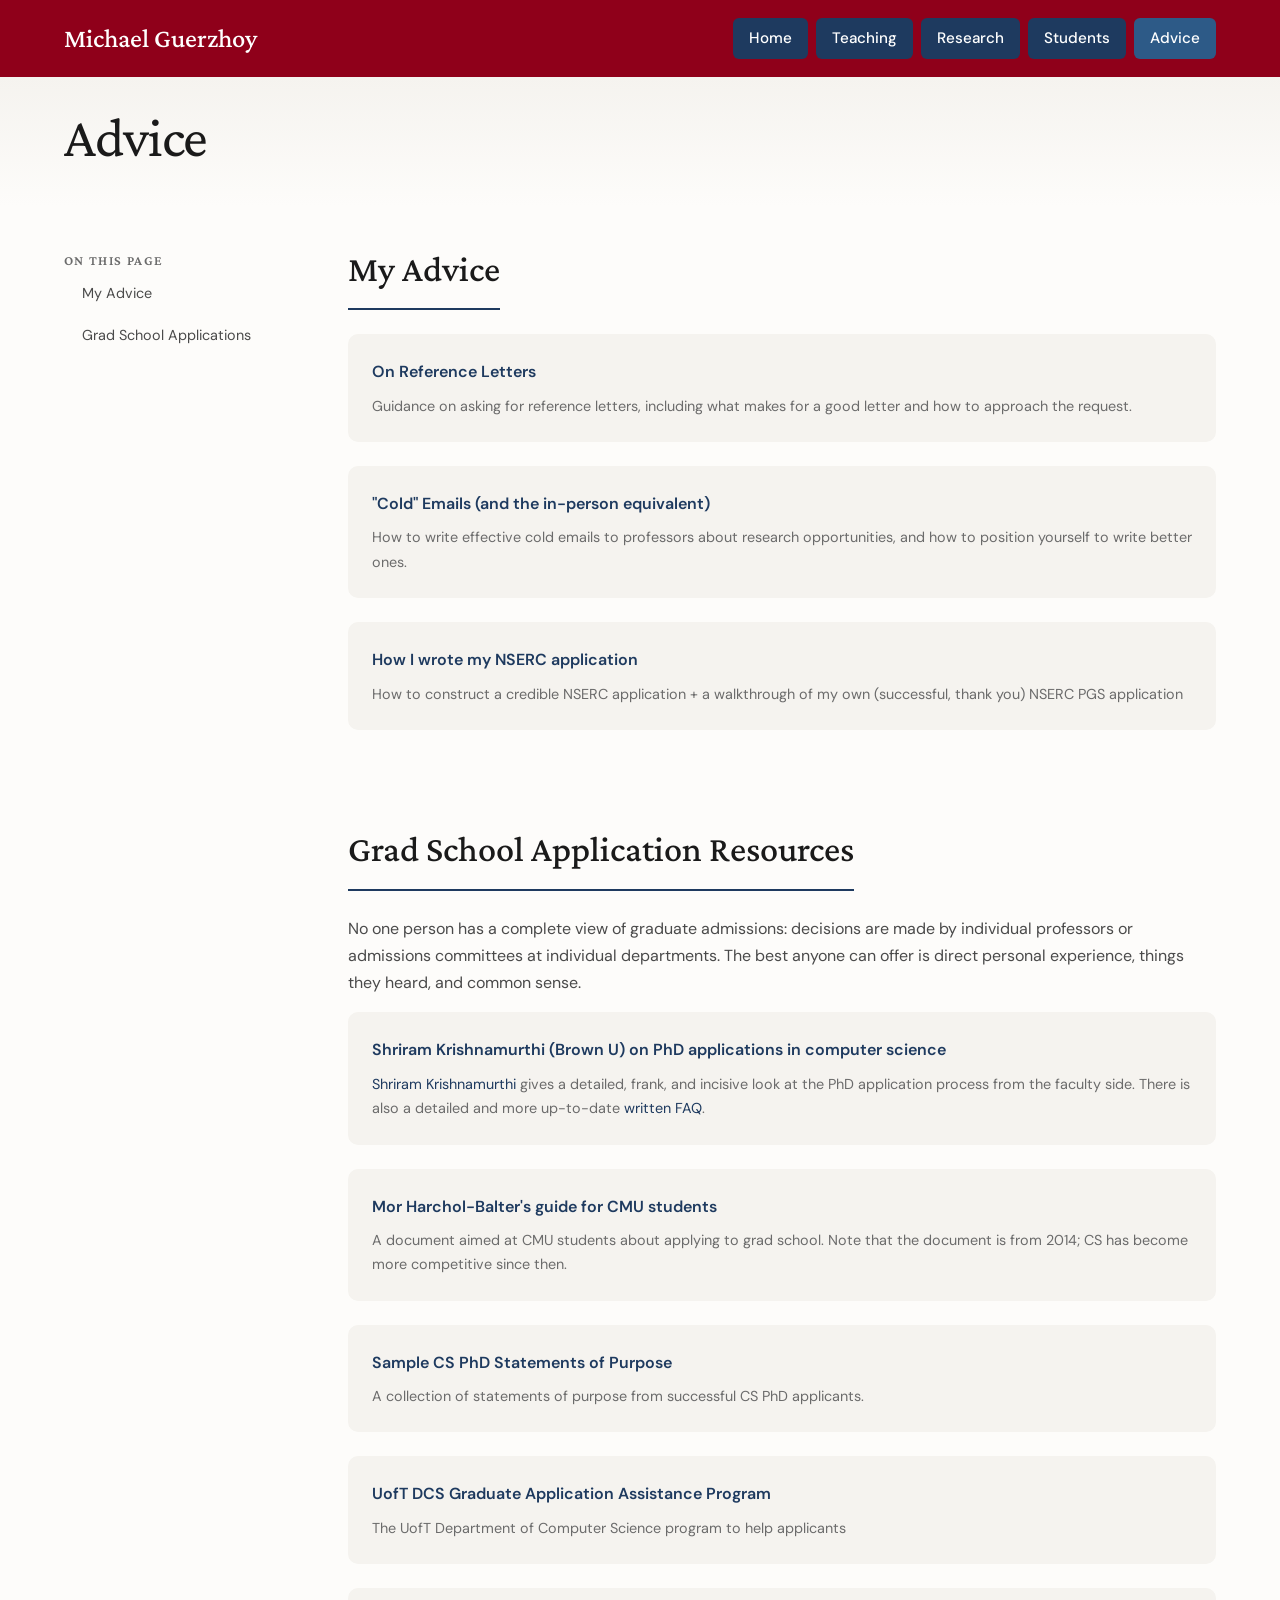
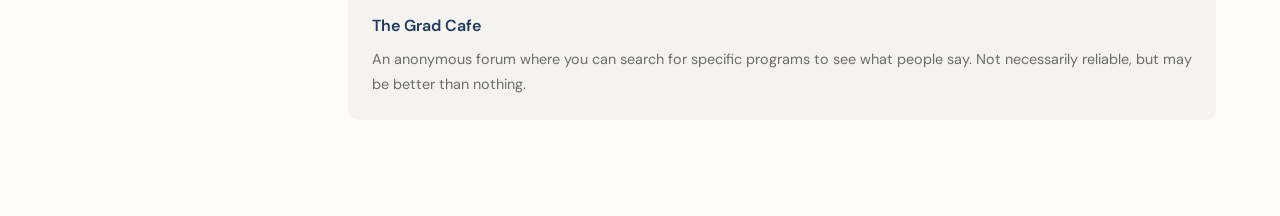
==== advice.html @ 8b640986 "Initial commit of website Co-Authored-By: Claude Opus 4.8 (1M context) <noreply@anthropic.com>" ====
<!DOCTYPE html>
<html lang="en">
<head>
    <meta charset="UTF-8">
    <meta name="viewport" content="width=device-width, initial-scale=1.0">
    <title>Advice :: Michael Guerzhoy</title>
    <link rel="stylesheet" href="style.css">
</head>
<body>
    <!-- Header -->
    <header class="header">
        <div class="container">
            <div class="header__inner">
                <a href="index.html" class="header__brand">Michael Guerzhoy</a>
                <nav class="nav">
                    <a href="index.html" class="nav__link">Home</a>
                    <a href="teaching.html" class="nav__link">Teaching</a>
                    <a href="research.html" class="nav__link">Research</a>
                    <a href="students.html" class="nav__link">Students</a>
                    <a href="advice.html" class="nav__link nav__link--active">Advice</a>
                </nav>
            </div>
        </div>
    </header>

    <!-- Page Header -->
    <section class="page-header">
        <div class="container">
            <h1>Advice</h1>
        </div>
    </section>

    <!-- Main Content -->
    <main class="main">
        <div class="container">
            <div class="content-grid">
                <!-- Sidebar Navigation -->
                <aside class="sidebar">
                    <span class="sidebar__title">On this page</span>
                    <nav class="sidebar__nav">
                        <a href="#MyAdvice" class="sidebar__link">My Advice</a>
                        <a href="#GradSchool" class="sidebar__link">Grad School Applications</a>
                    </nav>
                </aside>

                <!-- Content -->
                <div class="content">
                    <section id="MyAdvice" class="section">
                        <h2 class="section__title">My Advice</h2>
                    <div class="section__content">
                        <div class="assignment-list">
                            <div class="assignment">
                                <div class="assignment__title"><a href="advice/reference.html">On Reference Letters</a></div>
                                <div class="assignment__description">Guidance on asking for reference letters, including what makes for a good letter and how to approach the request.</div>
                            </div>
                            <div class="assignment">
                                <div class="assignment__title"><a href="advice/coldemails.html">"Cold" Emails (and the in-person equivalent)</a></div>
                                <div class="assignment__description">How to write effective cold emails to professors about research opportunities, and how to position yourself to write better ones.</div>
                            </div>
                            <div class="assignment">
                                <div class="assignment__title"><a href="https://www.youtube.com/watch?v=4d3ME3whAE0">How I wrote my NSERC application</a></div>
                                <div class="assignment__description">How to construct a credible NSERC application + a walkthrough of my own (successful, thank you) NSERC PGS application </div>
                            </div>
                        </div>
                    </div>
                </section>

                <section id="GradSchool" class="section">
                    <h2 class="section__title">Grad School Application Resources</h2>
                    <div class="section__content">
                        <p>No one person has a complete view of graduate admissions: decisions are made by individual professors or admissions committees at individual departments. The best anyone can offer is direct personal experience, things they heard, and common sense.</p>
                        <div class="assignment-list">
                            <div class="assignment">
                                <div class="assignment__title"><a href="https://www.youtube.com/watch?v=IprN9fPV2LI">Shriram Krishnamurthi (Brown U) on PhD applications in computer science</a></div>
                                <div class="assignment__description"><a href="https://en.wikipedia.org/wiki/Shriram_Krishnamurthi">Shriram Krishnamurthi</a> gives a detailed, frank, and incisive look at the PhD application process from the faculty side. There is also a detailed and more up-to-date <a href="https://parentheticallyspeaking.org/articles/us-cs-phd-faq/">written FAQ</a>.</div>
                            </div>
                            <div class="assignment">
                                <div class="assignment__title"><a href="https://www.cs.cmu.edu/~harchol/gradschooltalk.pdf">Mor Harchol-Balter's guide for CMU students</a></div>
                                <div class="assignment__description">A document aimed at CMU students about applying to grad school. Note that the document is from 2014; CS has become more competitive since then.</div>
                            </div>
                            <div class="assignment">
                                <div class="assignment__title"><a href="https://cs-sop.notion.site/cs-sop/CS-PhD-Statements-of-Purpose-df39955313834889b7ac5411c37b958d">Sample CS PhD Statements of Purpose</a></div>
                                <div class="assignment__description">A collection of statements of purpose from successful CS PhD applicants.</div>
                            </div>
                            <div class="assignment">
                                <div class="assignment__title"><a href="https://sites.google.com/view/torontogaap">UofT DCS Graduate Application Assistance Program</a></div>
                                <div class="assignment__description">The UofT Department of Computer Science program to help applicants </div>
                            </div>
                            <div class="assignment">
                                <div class="assignment__title"><a href="https://www.thegradcafe.com/">The Grad Cafe</a></div>
                                <div class="assignment__description">An anonymous forum where you can search for specific programs to see what people say. Not necessarily reliable, but may be better than nothing.</div>
                            </div>
                        </div>
                    </div>
                </section>

                </div>
            </div>
        </div>
    </main>
</body>
</html>
---- style.css ----
/* ==========================================
   Michael Guerzhoy - Academic Website
   Modern Redesign
   ========================================== */

@import url('https://fonts.googleapis.com/css2?family=Crimson+Pro:ital,wght@0,300;0,400;0,500;0,600;0,700;1,400&family=DM+Sans:ital,wght@0,400;0,500;0,600;0,700;1,400&display=swap');

:root {
    /* Color System */
    --color-bg-primary: #fdfcfa;
    --color-bg-secondary: #f5f3ef;
    --color-bg-card: #ffffff;
    --color-accent: #1e3a5f;
    --color-accent-light: #2d5a87;
    --color-accent-hover: #0d2240;
    --color-text-primary: #1a1a1a;
    --color-text-secondary: #4a4a4a;
    --color-text-muted: #6b6b6b;
    --color-border: #e0ddd8;
    --color-highlight: #daa520;
    --color-link: #1e3a5f;
    
    /* Typography */
    --font-heading: 'Crimson Pro', Georgia, serif;
    --font-body: 'DM Sans', -apple-system, sans-serif;
    
    /* Spacing */
    --space-xs: 0.5rem;
    --space-sm: 1rem;
    --space-md: 1.5rem;
    --space-lg: 2.5rem;
    --space-xl: 4rem;
    --space-2xl: 6rem;
    
    /* Transitions */
    --transition-fast: 150ms ease;
    --transition-base: 250ms ease;
    --transition-slow: 400ms ease;
    
    /* Shadows */
    --shadow-sm: 0 1px 3px rgba(0, 0, 0, 0.06);
    --shadow-md: 0 4px 12px rgba(0, 0, 0, 0.08);
    --shadow-lg: 0 8px 30px rgba(0, 0, 0, 0.1);
}

/* Reset & Base */
*, *::before, *::after {
    box-sizing: border-box;
    margin: 0;
    padding: 0;
}

html {
    scroll-behavior: smooth;
    font-size: 16px;
}

body {
    font-family: var(--font-body);
    font-size: 1rem;
    line-height: 1.7;
    color: var(--color-text-primary);
    background-color: var(--color-bg-primary);
    -webkit-font-smoothing: antialiased;
    -moz-osx-font-smoothing: grayscale;
}

/* Typography */
h1, h2, h3, h4, h5, h6 {
    font-family: var(--font-heading);
    font-weight: 500;
    line-height: 1.3;
    color: var(--color-text-primary);
}

h1 {
    font-size: clamp(2.5rem, 5vw, 3.5rem);
    font-weight: 400;
    letter-spacing: -0.02em;
}

h2 {
    font-size: clamp(1.75rem, 3vw, 2.25rem);
    font-weight: 500;
    margin-bottom: var(--space-md);
    padding-bottom: var(--space-sm);
    border-bottom: 2px solid var(--color-accent);
    display: inline-block;
}

h3 {
    font-size: 1.35rem;
    font-weight: 600;
    margin-bottom: var(--space-sm);
    color: var(--color-accent);
}

p {
    margin-bottom: var(--space-sm);
    color: var(--color-text-secondary);
}

a {
    color: var(--color-link);
    text-decoration: none;
    transition: color var(--transition-fast);
    border-bottom: 1px solid transparent;
}

a:hover {
    color: var(--color-accent-hover);
    border-bottom-color: var(--color-accent-hover);
}

strong {
    font-weight: 600;
    color: var(--color-text-primary);
}

/* Layout */
.container {
    max-width: 1200px;
    margin: 0 auto;
    padding: 0 var(--space-md);
}

.container--narrow {
    max-width: 900px;
}

/* Header / Navigation */
.header {
    position: sticky;
    top: 0;
    z-index: 100;
    background: #8F001A; /* UofT Maroon */
    backdrop-filter: blur(10px);
    border-bottom: none;
    padding: var(--space-sm) 0;
}

.header__inner {
    display: flex;
    justify-content: space-between;
    align-items: center;
    gap: var(--space-md);
}

.header__brand {
    font-family: var(--font-heading);
    font-size: 1.65rem;
    font-weight: 500;
    color: white;
    text-decoration: none;
    border-bottom: none;
    transition: opacity var(--transition-fast);
}

.header__brand:hover {
    opacity: 0.8;
    border-bottom: none;
}

.nav {
    display: flex;
    gap: var(--space-xs);
}

.nav__link {
    padding: var(--space-xs) var(--space-sm);
    font-size: 0.95rem;
    font-weight: 500;
    color: white;
    background: #1e3a5f;
    border-radius: 6px;
    border-bottom: none;
    transition: all var(--transition-fast);
}

.nav__link:hover,
.nav__link--active {
    color: white;
    background: #2d5a87;
    border-bottom: none;
}

/* Hero Section */
.hero {
    padding: var(--space-md) 0 var(--space-sm);
    background: linear-gradient(180deg, var(--color-bg-secondary) 0%, var(--color-bg-primary) 100%);
}

.hero__content {
    display: grid;
    grid-template-columns: auto 1fr auto;
    gap: var(--space-lg);
    align-items: start;
}

.hero__text {
    padding-top: 0;
}

.hero__name {
    font-family: var(--font-heading);
    font-size: 1.5rem;
    font-weight: 500;
    color: var(--color-text-primary);
    margin-bottom: var(--space-xs);
}

.hero__title-label {
    font-size: 0.95rem;
    color: var(--color-text-secondary);
    line-height: 1.6;
    margin-bottom: var(--space-xs);
}

.hero__title-label a {
    font-weight: 500;
}

.hero__memberships {
    font-size: 0.9rem;
    color: var(--color-text-muted);
    line-height: 1.6;
    margin-bottom: 0;
}

.hero__memberships a {
    font-weight: 500;
}

.hero__photo {
    position: relative;
    width: 280px;
}

.hero__photo img {
    width: 100%;
    height: auto;
    border-radius: 10px;
    box-shadow: var(--shadow-md);
    filter: grayscale(10%);
    transition: filter var(--transition-base);
}

.hero__photo:hover img {
    filter: grayscale(0%);
}

.hero__contact {
    padding: var(--space-sm);
    background: var(--color-bg-card);
    border-radius: 10px;
    box-shadow: var(--shadow-sm);
    font-size: 0.8rem;
    max-width: 260px;
}

.hero__contact p {
    margin-bottom: var(--space-xs);
    color: var(--color-text-secondary);
}

.hero__contact p:last-child {
    margin-bottom: 0;
}

.hero__contact strong {
    color: var(--color-accent);
}

/* News Banner */
.news-banner {
    background: var(--color-accent);
    color: white;
    padding: var(--space-sm) 0;
    margin-bottom: 0;
}

.news-banner__content {
    display: flex;
    align-items: center;
    gap: var(--space-sm);
    flex-wrap: wrap;
}

.news-banner__label {
    background: var(--color-highlight);
    color: var(--color-accent-hover);
    padding: 0.2em 0.6em;
    border-radius: 4px;
    font-size: 0.75rem;
    font-weight: 700;
    text-transform: uppercase;
    letter-spacing: 0.05em;
}

.news-banner__text {
    color: rgba(255, 255, 255, 0.95);
    font-size: 0.95rem;
}

.news-banner__text a {
    color: white;
    border-bottom: 1px solid rgba(255, 255, 255, 0.5);
}

.news-banner__text a:hover {
    border-bottom-color: white;
}

/* Main Content Area */
.main {
    padding: var(--space-md) 0 var(--space-2xl);
}

.content-grid {
    display: grid;
    grid-template-columns: 220px 1fr;
    gap: var(--space-xl);
}

/* Sidebar Navigation */
.sidebar {
    position: sticky;
    top: 100px;
    align-self: start;
}

.sidebar__title {
    font-family: var(--font-heading);
    font-size: 0.85rem;
    font-weight: 600;
    text-transform: uppercase;
    letter-spacing: 0.1em;
    color: var(--color-text-muted);
    margin-bottom: var(--space-sm);
}

.sidebar__nav {
    display: flex;
    flex-direction: column;
    gap: 2px;
}

.sidebar__link {
    padding: var(--space-xs) var(--space-sm);
    font-size: 0.9rem;
    color: var(--color-text-secondary);
    border-radius: 6px;
    border-bottom: none;
    transition: all var(--transition-fast);
    border-left: 2px solid transparent;
}

.sidebar__link:hover {
    color: var(--color-accent);
    background: var(--color-bg-secondary);
    border-left-color: var(--color-accent);
    border-bottom: none;
}

/* Sections */
.section {
    margin-bottom: var(--space-2xl);
    scroll-margin-top: 100px;
}

.section:last-child {
    margin-bottom: 0;
}

.section__content {
    color: var(--color-text-secondary);
}

/* Cards */
.card {
    background: var(--color-bg-card);
    border-radius: 10px;
    padding: var(--space-md);
    box-shadow: var(--shadow-sm);
    border: 1px solid var(--color-border);
    transition: all var(--transition-base);
}

.card:hover {
    box-shadow: var(--shadow-md);
    transform: translateY(-2px);
}

.card--highlight {
    border-left: 4px solid var(--color-highlight);
}

/* Teaching Section Styles */
.teaching-section {
    margin-bottom: var(--space-lg);
}

.teaching-section__title {
    font-size: 1.1rem;
    font-weight: 600;
    color: var(--color-accent);
    margin-bottom: var(--space-sm);
    display: flex;
    align-items: center;
    gap: var(--space-xs);
}

.teaching-section__title::before {
    content: '';
    width: 8px;
    height: 8px;
    background: var(--color-accent);
    border-radius: 50%;
}

/* Course List */
.course-list {
    list-style: none;
    display: flex;
    flex-direction: column;
    gap: var(--space-sm);
}

.course-item {
    padding: var(--space-sm) var(--space-md);
    background: var(--color-bg-secondary);
    border-radius: 8px;
    transition: all var(--transition-fast);
    border-left: 3px solid transparent;
}

.course-item:hover {
    background: var(--color-bg-card);
    border-left-color: var(--color-accent);
    box-shadow: var(--shadow-sm);
}

.course-item__code {
    font-weight: 600;
    color: var(--color-accent);
}

.course-item__name {
    color: var(--color-text-primary);
}

.course-item__term {
    font-size: 0.85rem;
    color: var(--color-text-muted);
    font-style: italic;
}

/* Student List */
.student-list {
    display: flex;
    flex-direction: column;
    gap: var(--space-xs);
}

.student-item {
    padding: var(--space-xs) 0;
    border-bottom: 1px solid var(--color-border);
    font-size: 0.95rem;
}

.student-item:last-child {
    border-bottom: none;
}

.student-item__name {
    font-weight: 600;
    color: var(--color-text-primary);
}

.student-item__project {
    color: var(--color-text-secondary);
}

/* Publication/Research Styles */
.publication {
    margin-bottom: var(--space-md);
    padding-left: var(--space-md);
    border-left: 2px solid var(--color-border);
    transition: border-color var(--transition-fast);
}

.publication:hover {
    border-left-color: var(--color-accent);
}

.publication__authors {
    font-size: 0.95rem;
    color: var(--color-text-secondary);
}

.publication__title {
    font-weight: 500;
    color: var(--color-accent);
}

.publication__venue {
    font-style: italic;
    font-size: 0.9rem;
    color: var(--color-text-muted);
}

.publication__badge {
    display: inline-block;
    background: var(--color-highlight);
    color: white;
    padding: 0.1em 0.5em;
    border-radius: 4px;
    font-size: 0.75rem;
    font-weight: 600;
    text-transform: uppercase;
    margin-left: var(--space-xs);
}

/* New Tag for recent items */
.new-tag {
    display: inline-block;
    background: var(--color-highlight);
    color: var(--color-accent-hover);
    padding: 0.15em 0.5em;
    border-radius: 3px;
    font-size: 0.65rem;
    font-weight: 700;
    text-transform: uppercase;
    letter-spacing: 0.05em;
    margin-right: 0.3em;
    vertical-align: middle;
}

/* Assignment List */
.assignment-list {
    display: flex;
    flex-direction: column;
    gap: var(--space-md);
}

.assignment {
    padding: var(--space-md);
    background: var(--color-bg-secondary);
    border-radius: 10px;
    transition: all var(--transition-base);
}

.assignment:hover {
    background: var(--color-bg-card);
    box-shadow: var(--shadow-sm);
}

.assignment__title {
    font-weight: 600;
    color: var(--color-accent);
    margin-bottom: var(--space-xs);
}

.assignment__venue {
    font-size: 0.85rem;
    font-weight: 600;
    color: var(--color-highlight);
    text-transform: uppercase;
    letter-spacing: 0.03em;
}

.assignment__description {
    font-size: 0.9rem;
    color: var(--color-text-muted);
    margin-top: var(--space-xs);
}

/* Media / Press Section */
.media-item {
    display: flex;
    gap: var(--space-md);
    padding: var(--space-md);
    background: var(--color-bg-card);
    border-radius: 10px;
    border: 1px solid var(--color-border);
    margin-bottom: var(--space-sm);
}

.media-item__source {
    font-weight: 600;
    color: var(--color-accent);
    font-style: italic;
}

/* Image with Caption */
.figure {
    margin: var(--space-lg) 0;
}

.figure img {
    width: 100%;
    max-width: 400px;
    border-radius: 10px;
    box-shadow: var(--shadow-md);
}

.figure__caption {
    font-size: 0.85rem;
    color: var(--color-text-muted);
    margin-top: var(--space-xs);
    font-style: italic;
}

/* Note Callout */
.note {
    background: var(--color-bg-secondary);
    border-left: 4px solid var(--color-accent);
    padding: var(--space-md);
    border-radius: 0 8px 8px 0;
    margin: var(--space-md) 0;
}

.note__title {
    font-weight: 600;
    color: var(--color-accent);
    margin-bottom: var(--space-xs);
}

/* Footer */
.footer {
    background: var(--color-accent);
    color: white;
    padding: var(--space-lg) 0;
    margin-top: var(--space-2xl);
}

.footer__inner {
    display: flex;
    justify-content: space-between;
    align-items: center;
    flex-wrap: wrap;
    gap: var(--space-md);
}

.footer__info {
    font-size: 0.9rem;
    opacity: 0.9;
}

.footer__info a {
    color: white;
    border-bottom: 1px solid rgba(255, 255, 255, 0.5);
}

.footer__info a:hover {
    border-bottom-color: white;
}

.footer__copyright {
    font-size: 0.8rem;
    opacity: 0.7;
}

/* Page Header (for subpages) */
.page-header {
    background: linear-gradient(180deg, var(--color-bg-secondary) 0%, var(--color-bg-primary) 100%);
    padding: var(--space-md) 0;
    margin-bottom: var(--space-sm);
}

.page-header h1 {
    margin-bottom: var(--space-xs);
}

.page-header__subtitle {
    font-size: 1.1rem;
    color: var(--color-text-secondary);
}

/* Research Page Specific */
.research-area {
    margin-bottom: var(--space-2xl);
}

.research-area__intro {
    font-size: 1.05rem;
    color: var(--color-text-secondary);
    margin-bottom: var(--space-lg);
    padding-bottom: var(--space-md);
    border-bottom: 1px solid var(--color-border);
}

.patent-list {
    display: flex;
    flex-direction: column;
    gap: var(--space-xs);
}

.patent-item {
    font-size: 0.95rem;
    padding: var(--space-xs) 0;
}

/* Responsive Design */
@media (max-width: 900px) {
    .hero__content {
        grid-template-columns: 120px 1fr;
        gap: var(--space-md);
    }

    .hero__contact {
        grid-column: 1 / -1;
    }

    .content-grid {
        grid-template-columns: 1fr;
    }

    .sidebar {
        position: static;
        display: flex;
        flex-wrap: wrap;
        gap: var(--space-xs);
        padding-bottom: var(--space-md);
        border-bottom: 1px solid var(--color-border);
        margin-bottom: var(--space-lg);
    }

    .sidebar__title {
        width: 100%;
    }

    .sidebar__nav {
        flex-direction: row;
        flex-wrap: wrap;
    }

    .sidebar__link {
        font-size: 0.85rem;
        padding: var(--space-xs);
    }
}

@media (max-width: 700px) {
    .hero__content {
        grid-template-columns: 1fr;
    }

    .hero__photo {
        max-width: 140px;
        margin: 0 auto;
    }

    .hero__text {
        text-align: center;
    }
}

@media (max-width: 600px) {
    :root {
        --space-xl: 2.5rem;
        --space-2xl: 3.5rem;
    }
    
    .header__inner {
        flex-direction: column;
        gap: var(--space-xs);
    }
    
    .nav {
        flex-wrap: wrap;
        justify-content: center;
    }
    
    .nav__link {
        font-size: 0.85rem;
        padding: var(--space-xs);
    }
    
    .footer__inner {
        flex-direction: column;
        text-align: center;
    }
}

/* Animation Utilities */
@keyframes fadeInUp {
    from {
        opacity: 0;
        transform: translateY(20px);
    }
    to {
        opacity: 1;
        transform: translateY(0);
    }
}

.animate-fade-in {
    animation: fadeInUp 0.6s ease-out forwards;
}

.animate-delay-1 { animation-delay: 0.1s; }
.animate-delay-2 { animation-delay: 0.2s; }
.animate-delay-3 { animation-delay: 0.3s; }
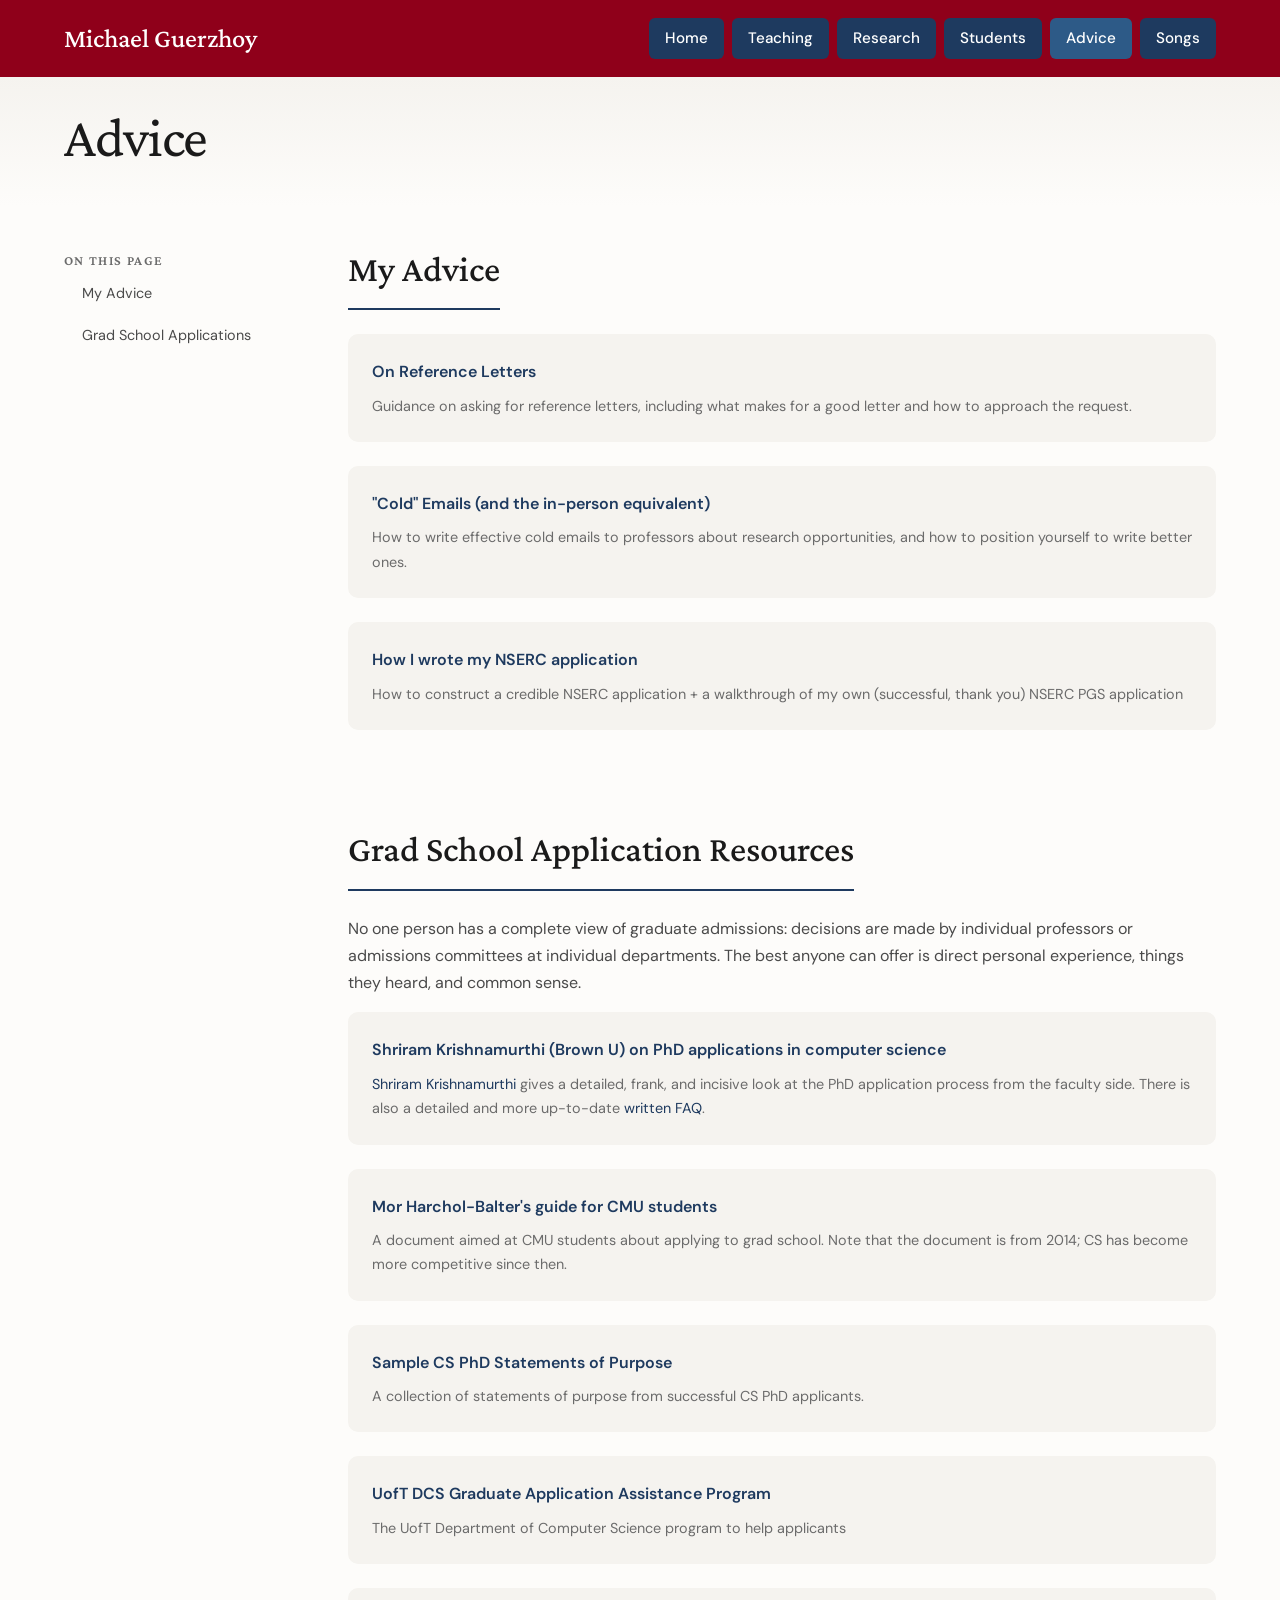
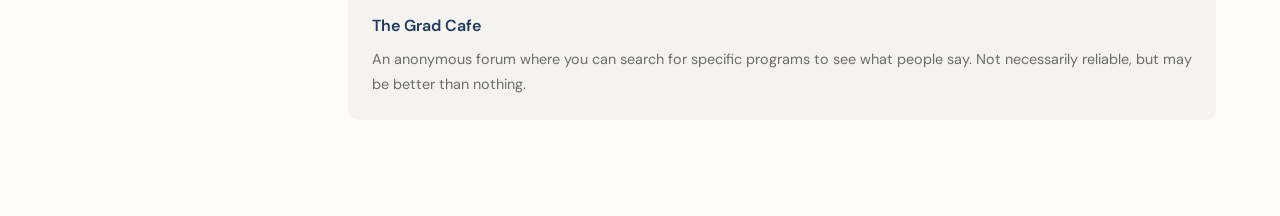
==== commit 2fcddbac: "Add Songs tab to nav on all remaining pages Co-Authored-By: Claude Fable 5 <noreply@anthropic.com>" ====
--- a/advice.html
+++ b/advice.html
@@ -18,6 +18,7 @@
                     <a href="research.html" class="nav__link">Research</a>
                     <a href="students.html" class="nav__link">Students</a>
                     <a href="advice.html" class="nav__link nav__link--active">Advice</a>
+                    <a href="songs.html" class="nav__link">Songs</a>
                 </nav>
             </div>
         </div>
--- a/style.css
+++ b/style.css
@@ -701,6 +701,94 @@
     padding: var(--space-xs) 0;
 }
 
+/* Songs Page */
+.song {
+    margin-bottom: var(--space-2xl);
+    scroll-margin-top: 100px;
+}
+
+.song__credits {
+    font-size: 0.9rem;
+    font-style: italic;
+    color: var(--color-text-muted);
+    margin-bottom: var(--space-md);
+}
+
+.song__video {
+    position: relative;
+    width: 100%;
+    aspect-ratio: 16 / 9;
+    margin: 0 0 var(--space-sm);
+    border-radius: 10px;
+    overflow: hidden;
+    box-shadow: var(--shadow-md);
+    background: #000;
+}
+
+.song__video iframe {
+    position: absolute;
+    inset: 0;
+    width: 100%;
+    height: 100%;
+    border: 0;
+}
+
+.song__links {
+    font-size: 0.9rem;
+    color: var(--color-text-muted);
+    margin-bottom: var(--space-md);
+}
+
+.lyrics {
+    font-size: 1rem;
+    line-height: 1.7;
+    color: var(--color-text-secondary);
+    columns: 20rem;
+    column-gap: var(--space-xl);
+}
+
+.lyrics__stanza {
+    break-inside: avoid;
+    margin-bottom: var(--space-md);
+}
+
+.lyrics .chorus-label {
+    color: #6B4C8A;
+    font-style: italic;
+    font-weight: 600;
+}
+
+.lyrics .shout {
+    font-variant: small-caps;
+    letter-spacing: 0.03em;
+    font-weight: 600;
+    color: var(--color-text-primary);
+}
+
+.dialogue {
+    background: var(--color-bg-secondary);
+    border-left: 4px solid var(--color-accent);
+    padding: var(--space-md);
+    border-radius: 0 8px 8px 0;
+    margin: var(--space-md) 0;
+    font-size: 0.92rem;
+    font-style: italic;
+    color: var(--color-text-secondary);
+}
+
+.dialogue p {
+    margin-bottom: var(--space-xs);
+}
+
+.dialogue p:last-child {
+    margin-bottom: 0;
+}
+
+.dialogue strong {
+    font-style: normal;
+    color: var(--color-accent);
+}
+
 /* Responsive Design */
 @media (max-width: 900px) {
     .hero__content {
